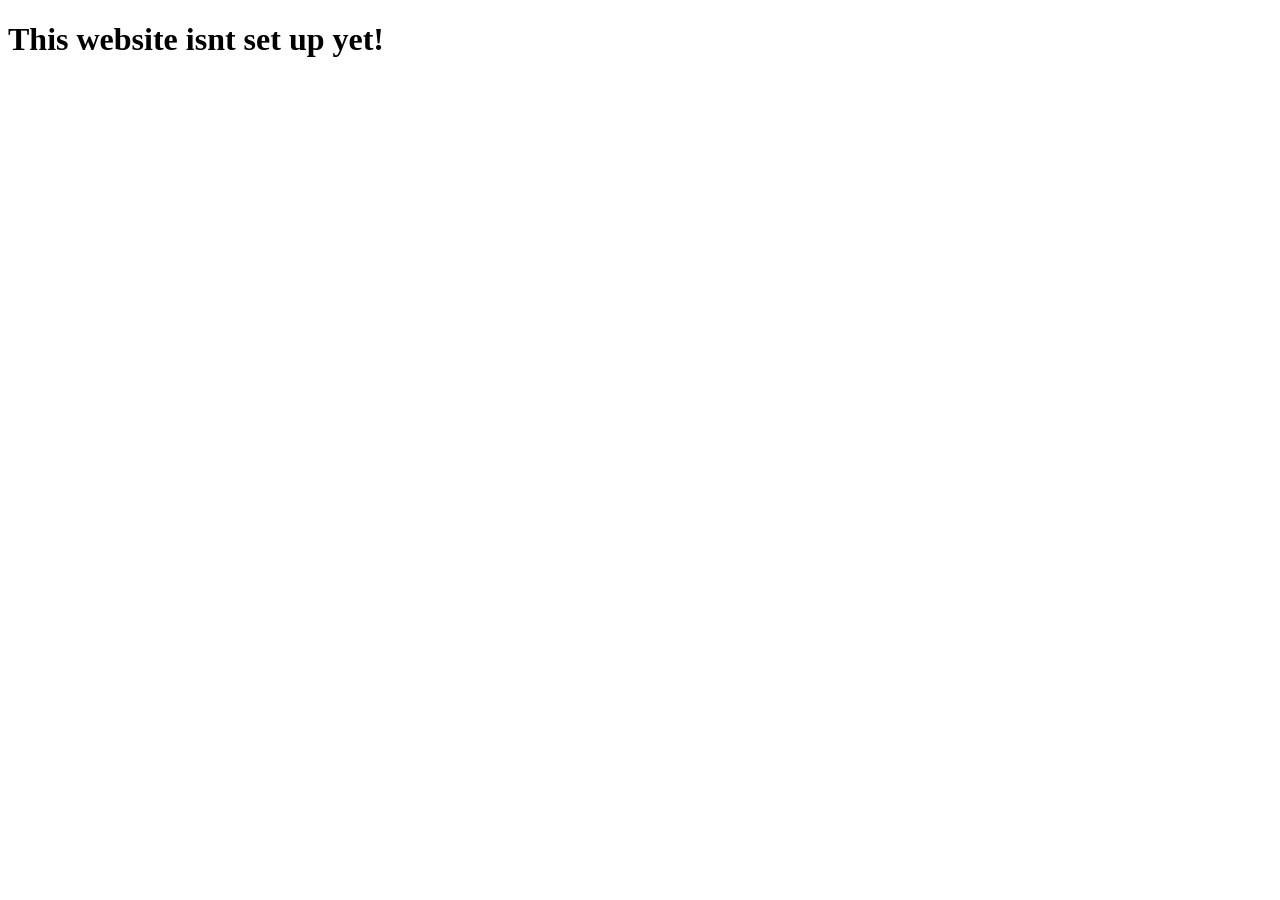
==== index.html @ 8d0373e3 "Add initial HTML structure for the website" ====
<!DOCTYPE html>
<html lang="en">
  <head>
    <meta charset="UTF-8">
    <meta name="viewport" content="width=device-width, initial-scale=1.0">
    <meta http-equiv="X-UA-Compatible" content="ie=edge">
    <title>2Many</title>
  </head>
  <body>
    <main>
        <h1>This website isnt set up yet!</h1>  
    </main>
  </body>
</html>
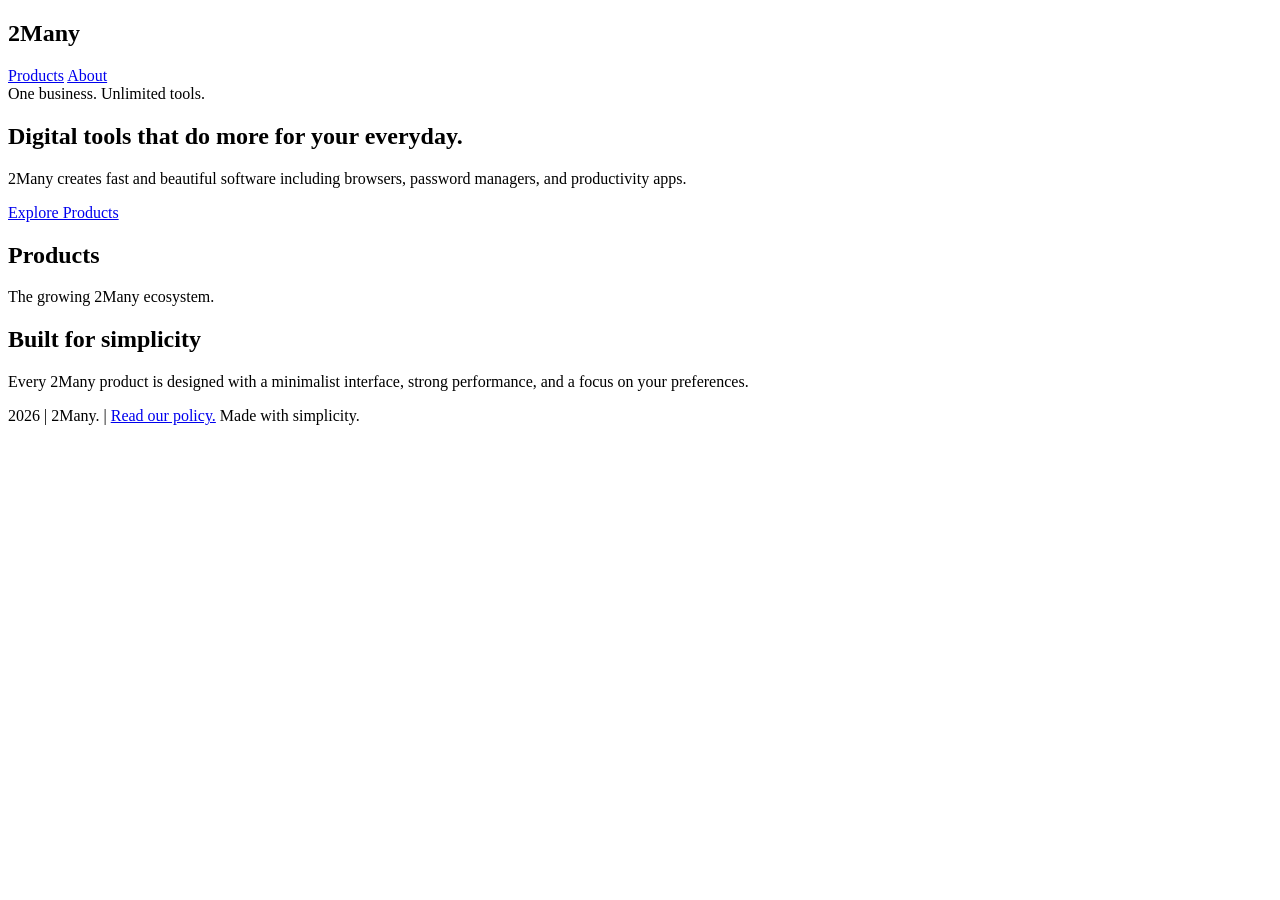
==== commit 9a8a9c2d: "Revamp index.html with new layout and content" ====
--- a/index.html
+++ b/index.html
@@ -1,14 +1,65 @@
 <!DOCTYPE html>
 <html lang="en">
-  <head>
-    <meta charset="UTF-8">
-    <meta name="viewport" content="width=device-width, initial-scale=1.0">
-    <meta http-equiv="X-UA-Compatible" content="ie=edge">
-    <title>2Many</title>
-  </head>
-  <body>
-    <main>
-        <h1>This website isnt set up yet!</h1>  
-    </main>
-  </body>
+<head>
+  <meta charset="UTF-8" />
+  <meta name="viewport" content="width=device-width, initial-scale=1.0" />
+  <title>2Many</title>
+  <link rel="stylesheet" href="style.css" />
+  <link rel="shortcut icon" href="src/Images/Logos/2Many.png" type="image/x-icon">
+</head>
+<body>
+  <header class="navbar">
+    <div class="container nav-content">
+      <div class="logo">
+        <h2>2Many</h2>
+      </div>
+      <nav>
+        <a href="#products">Products</a>
+        <a href="#about">About</a>
+      </nav>
+    </div>
+  </header>
+
+  <section class="hero">
+    <div class="container hero-content">
+      <div class="hero-badge">One business. Unlimited tools.</div>
+      <h1>Digital tools that do more for your everyday.</h1>
+      <p>
+        2Many creates fast and beautiful software including
+        browsers, password managers, and productivity apps.
+      </p>
+      <a href="#products" class="primary-button">Explore Products</a>
+    </div>
+  </section>
+
+  <section id="products" class="products-section">
+    <div class="container">
+      <div class="section-header">
+        <h2>Products</h2>
+        <p>The growing 2Many ecosystem.</p>
+      </div>
+
+      <div id="productGrid" class="product-grid"></div>
+    </div>
+  </section>
+
+  <section id="about" class="about-section">
+    <div class="container about-card">
+      <h2>Built for simplicity</h2>
+      <p>
+        Every 2Many product is designed with a minimalist interface, strong
+        performance, and a focus on your preferences.
+      </p>
+    </div>
+  </section>
+
+  <footer class="footer">
+    <div class="container footer-content">
+      <span>2026 | 2Many. | <a href="/policy/">Read our policy.</a></span>
+      <span>Made with simplicity.</span>
+    </div>
+  </footer>
+
+  <script src="script.js"></script>
+</body>
 </html>
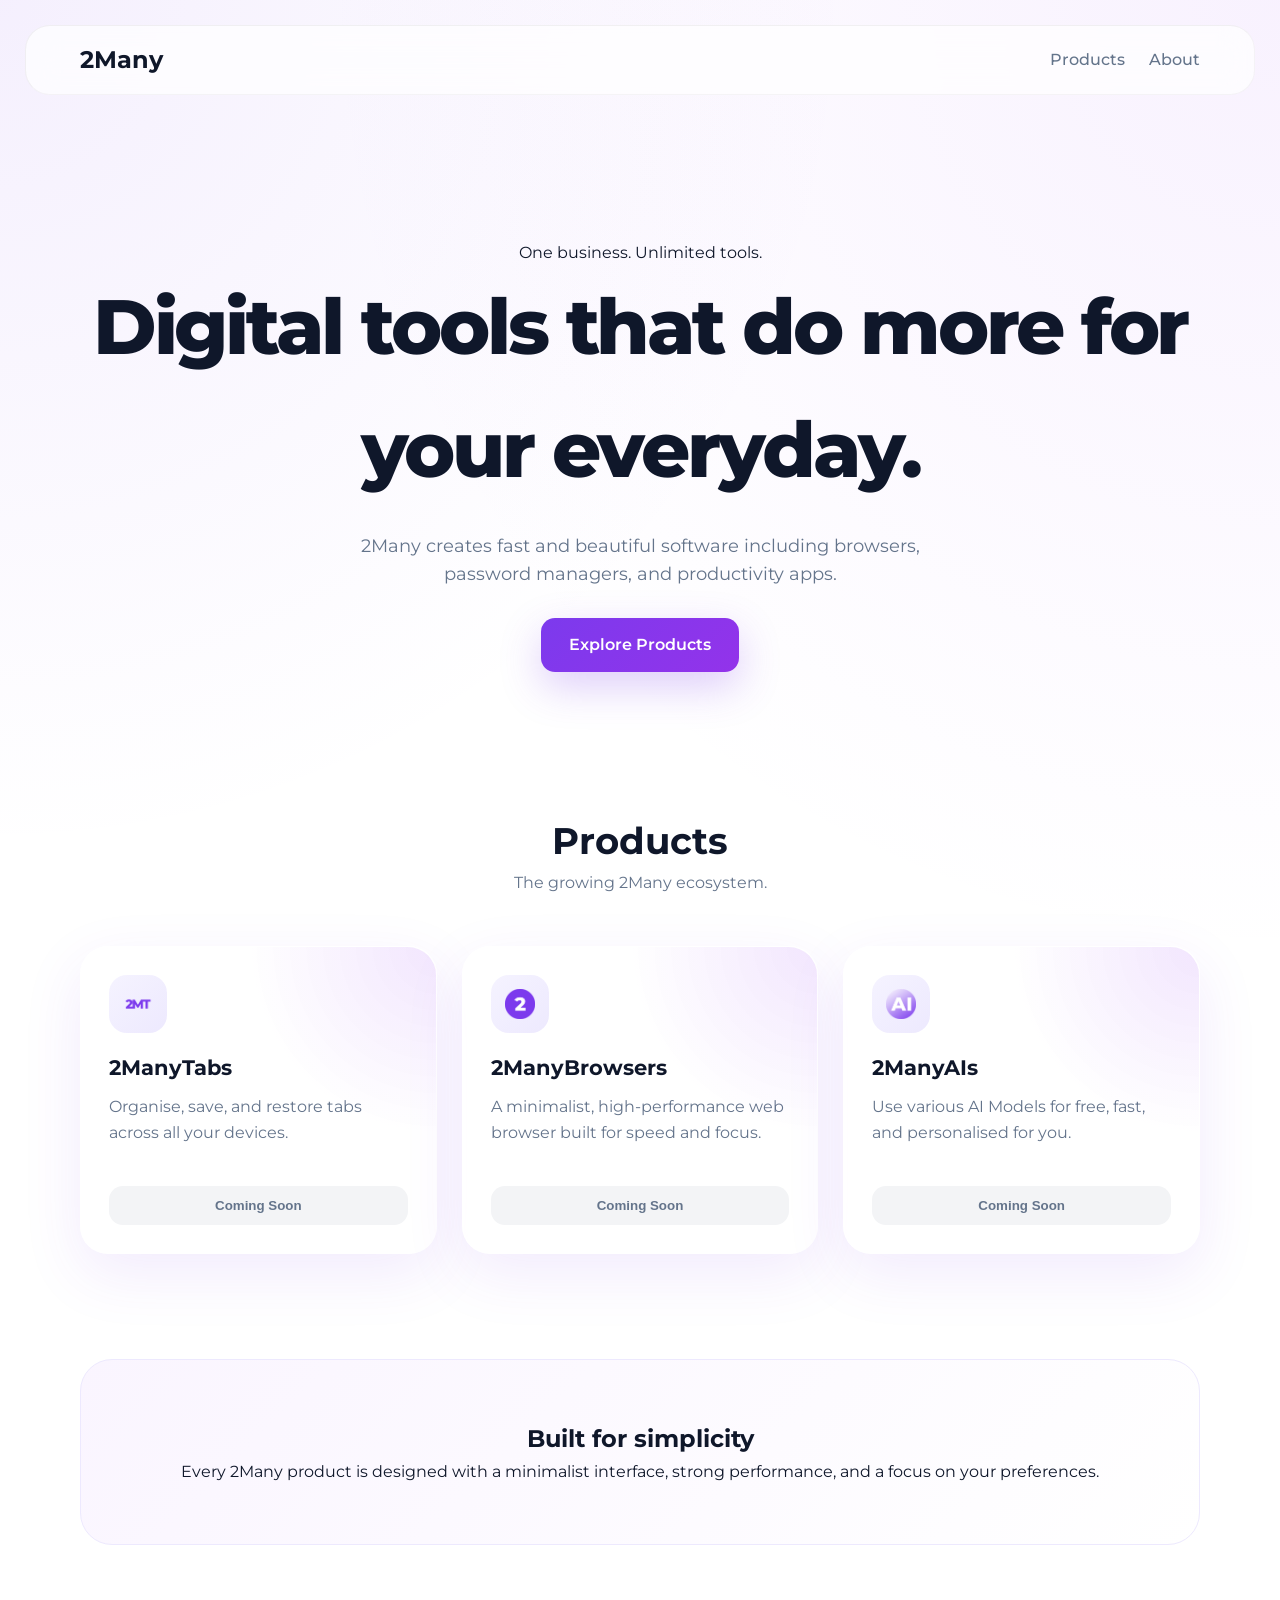
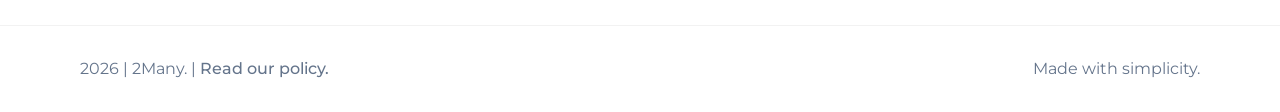
==== commit 8704e2e8: "Update index.html" ====
--- a/index.html
+++ b/index.html
@@ -5,7 +5,7 @@
   <meta name="viewport" content="width=device-width, initial-scale=1.0" />
   <title>2Many</title>
   <link rel="stylesheet" href="style.css" />
-  <link rel="shortcut icon" href="src/Images/Logos/2Many.png" type="image/x-icon">
+  <link rel="shortcut icon" href="/src/Images/Logos/2Many.png" type="image/x-icon">
 </head>
 <body>
   <header class="navbar">
--- a/style.css
+++ b/style.css
@@ -0,0 +1,324 @@
+@import url('https://fonts.googleapis.com/css2?family=Montserrat:ital,wght@0,100..900;1,100..900&display=swap');
+
+:root {
+    --primary: #7c3aed;
+    --primary-dark: #5b21b6;
+    --text: #0f172a;
+    --muted: #64748b;
+    --border: rgba(255,255,255,0.7);
+    --bg: #ffffff;
+    --card: rgba(255,255,255,0.7);
+    --shadow: 0 20px 60px rgba(124, 58, 237, 0.10);
+    --radius: 28px;
+  }
+
+  * {
+    margin: 0;
+    padding: 0;
+    box-sizing: border-box;
+  }
+  
+  html {
+    scroll-behavior: smooth;
+  }
+  
+  body {
+    font-family: "Montserrat", sans-serif;
+    background:
+      radial-gradient(circle at top left, rgba(124,58,237,0.08), transparent 40%),
+      radial-gradient(circle at top right, rgba(168,85,247,0.08), transparent 45%),
+      var(--bg);
+    color: var(--text);
+    line-height: 1.6;
+    overflow-x: hidden;
+  }
+  
+  body {
+    animation: pageLoad 0.8s ease-out;
+  }
+  
+  @keyframes pageLoad {
+    from {
+      opacity: 0;
+      transform: translateY(10px);
+    }
+    to {
+      opacity: 1;
+      transform: translateY(0);
+    }
+  }
+
+  .container {
+    width: min(1120px, 92%);
+    margin: auto;
+  }
+  
+  .navbar {
+    position: sticky;
+    top: 25px;
+    margin: 25px;
+    border-radius: 25px;
+    z-index: 50;
+    background: rgba(255,255,255,0.7);
+    backdrop-filter: blur(15px);
+    border: 1px inset rgba(0,0,0,0.05);
+  }
+  
+  .nav-content {
+    display: flex;
+    justify-content: space-between;
+    align-items: center;
+    padding: 15px 0;
+  }
+  
+  .logo {
+    display: flex;
+    align-items: center;
+    font-weight: 800;
+  }
+
+  nav {
+    display: flex;
+    gap: 24px;
+  }
+  
+  nav a {
+    text-decoration: none;
+    color: var(--muted);
+    font-weight: 500;
+    transition: 0.2s ease;
+  }
+  
+  nav a:hover {
+    color: var(--primary);
+  }
+  
+  .hero {
+    padding: 120px 0 80px;
+    text-align: center;
+  }
+  
+  .hero h1 {
+    font-size: clamp(2.8rem, 6vw, 5rem);
+    font-weight: 800;
+    letter-spacing: -0.04em;
+    animation: floatText 6s ease-in-out infinite;
+  }
+  
+  @keyframes floatText {
+    0%,100% { transform: translateY(0); }
+    50% { transform: translateY(-6px); }
+  }
+  
+  .hero p {
+    max-width: 650px;
+    margin: 20px auto 30px;
+    color: var(--muted);
+    font-size: 1.1rem;
+  }
+  
+  .primary-button {
+    display: inline-block;
+    padding: 14px 28px;
+    border-radius: 14px;
+    background: linear-gradient(135deg, var(--primary), #9333ea);
+    color: white;
+    font-weight: 600;
+    text-decoration: none;
+    box-shadow: 0 15px 40px rgba(124,58,237,0.25);
+    transition: 0.3s ease;
+  }
+  
+  .primary-button:hover {
+    transform: translateY(-3px);
+  }
+
+  .section-header {
+    text-align: center;
+    margin-bottom: 50px;
+    position: relative;
+    z-index: 5;
+  }
+  
+  .section-header h2 {
+    font-size: 2.3rem;
+    font-weight: 700;
+  }
+  
+  .section-header p {
+    color: var(--muted);
+  }
+  
+  .products-section {
+    padding: 60px 0 25px;
+    position: relative;
+    z-index: 1;
+  }
+
+  .product-grid {
+    display: grid;
+    grid-template-columns: repeat(auto-fit, minmax(280px, 1fr));
+    gap: 25px;
+    position: relative;
+    z-index: 1;
+  }
+
+  .product-card {
+    position: relative;
+    z-index: 1;
+  
+    background: var(--card);
+    backdrop-filter: blur(22px);
+  
+    border: 1px solid rgba(255,255,255,0.6);
+    border-radius: var(--radius);
+  
+    padding: 28px;
+    box-shadow: var(--shadow);
+  
+    transition:
+      transform 0.45s cubic-bezier(0.16, 1, 0.3, 1),
+      box-shadow 0.45s ease,
+      opacity 0.6s ease;
+  
+    opacity: 0;
+    transform: translateY(40px);
+  }
+  
+  .product-card.visible {
+    opacity: 1;
+    transform: translateY(0);
+  }
+  
+  .product-card:hover {
+    transform: translateY(-12px) scale(1.02);
+    box-shadow: 0 30px 80px rgba(124,58,237,0.18);
+    z-index: 2;
+  }
+  
+  .product-card::before {
+    content: '';
+    position: absolute;
+    inset: 0;
+    border-radius: inherit;
+    background:
+      radial-gradient(circle at top right, rgba(168,85,247,0.15), transparent 40%);
+    pointer-events: none;
+  }
+  
+  .product-icon {
+    width: 58px;
+    height: 58px;
+    border-radius: 18px;
+    display: flex;
+    align-items: center;
+    justify-content: center;
+    background: linear-gradient(135deg, #f5f3ff, #ede9fe);
+    margin-bottom: 18px;
+  }
+  
+  .product-icon img {
+    width: 30px;
+    height: 30px;
+    object-fit: contain;
+  }
+  
+  .product-card h3 {
+    font-size: 1.3rem;
+    font-weight: 700;
+    margin-bottom: 10px;
+  }
+  
+  .product-card p {
+    color: var(--muted);
+    min-height: 70px;
+    margin-bottom: 22px;
+  }
+  
+  .product-button {
+    width: 100%;
+    border: none;
+    border-radius: 14px;
+    padding: 12px;
+    font-weight: 600;
+    transition: 0.2s ease;
+  }
+  
+  .product-button.coming-soon {
+    background: #f3f4f6;
+    color: var(--muted);
+  }
+  
+  .product-button.available {
+    background: linear-gradient(135deg, var(--primary), #9333ea);
+    color: white;
+  }
+  
+  .about-section {
+    padding: 80px 0;
+  }
+  
+  .about-card {
+    text-align: center;
+    padding: 60px;
+    border-radius: 32px;
+    background: linear-gradient(135deg, #faf5ff, white);
+    border: 1px solid #ede9fe;
+  }
+
+  .footer {
+    padding: 30px 0;
+    border-top: 1px solid rgba(0,0,0,0.05);
+  }
+  
+  .footer-content {
+    display: flex;
+    justify-content: space-between;
+    color: var(--muted);
+  }
+  
+  .reveal {
+    opacity: 0;
+    transform: translateY(40px);
+    transition: all 0.8s ease;
+  }
+  
+  .reveal.visible {
+    opacity: 1;
+    transform: translateY(0);
+  }
+  
+  /* MOBILE */
+
+  @media (max-width: 768px) {
+    nav { display: none; }
+  
+    .hero {
+      padding: 90px 0;
+    }
+  
+    .footer-content {
+      flex-direction: column;
+      text-align: center;
+      gap: 10px;
+    }
+
+    .nav-content {
+        display: flex;
+        justify-content: center;
+        align-items: center;
+        padding: 15px 0;
+      }
+      
+  }
+
+  .footer-content a {
+    text-decoration: none;
+    color: var(--muted);
+    font-weight: 500;
+    transition: 0.2s ease;
+  }
+
+  .footer-content a:hover {
+    color: var(--primary);
+  }
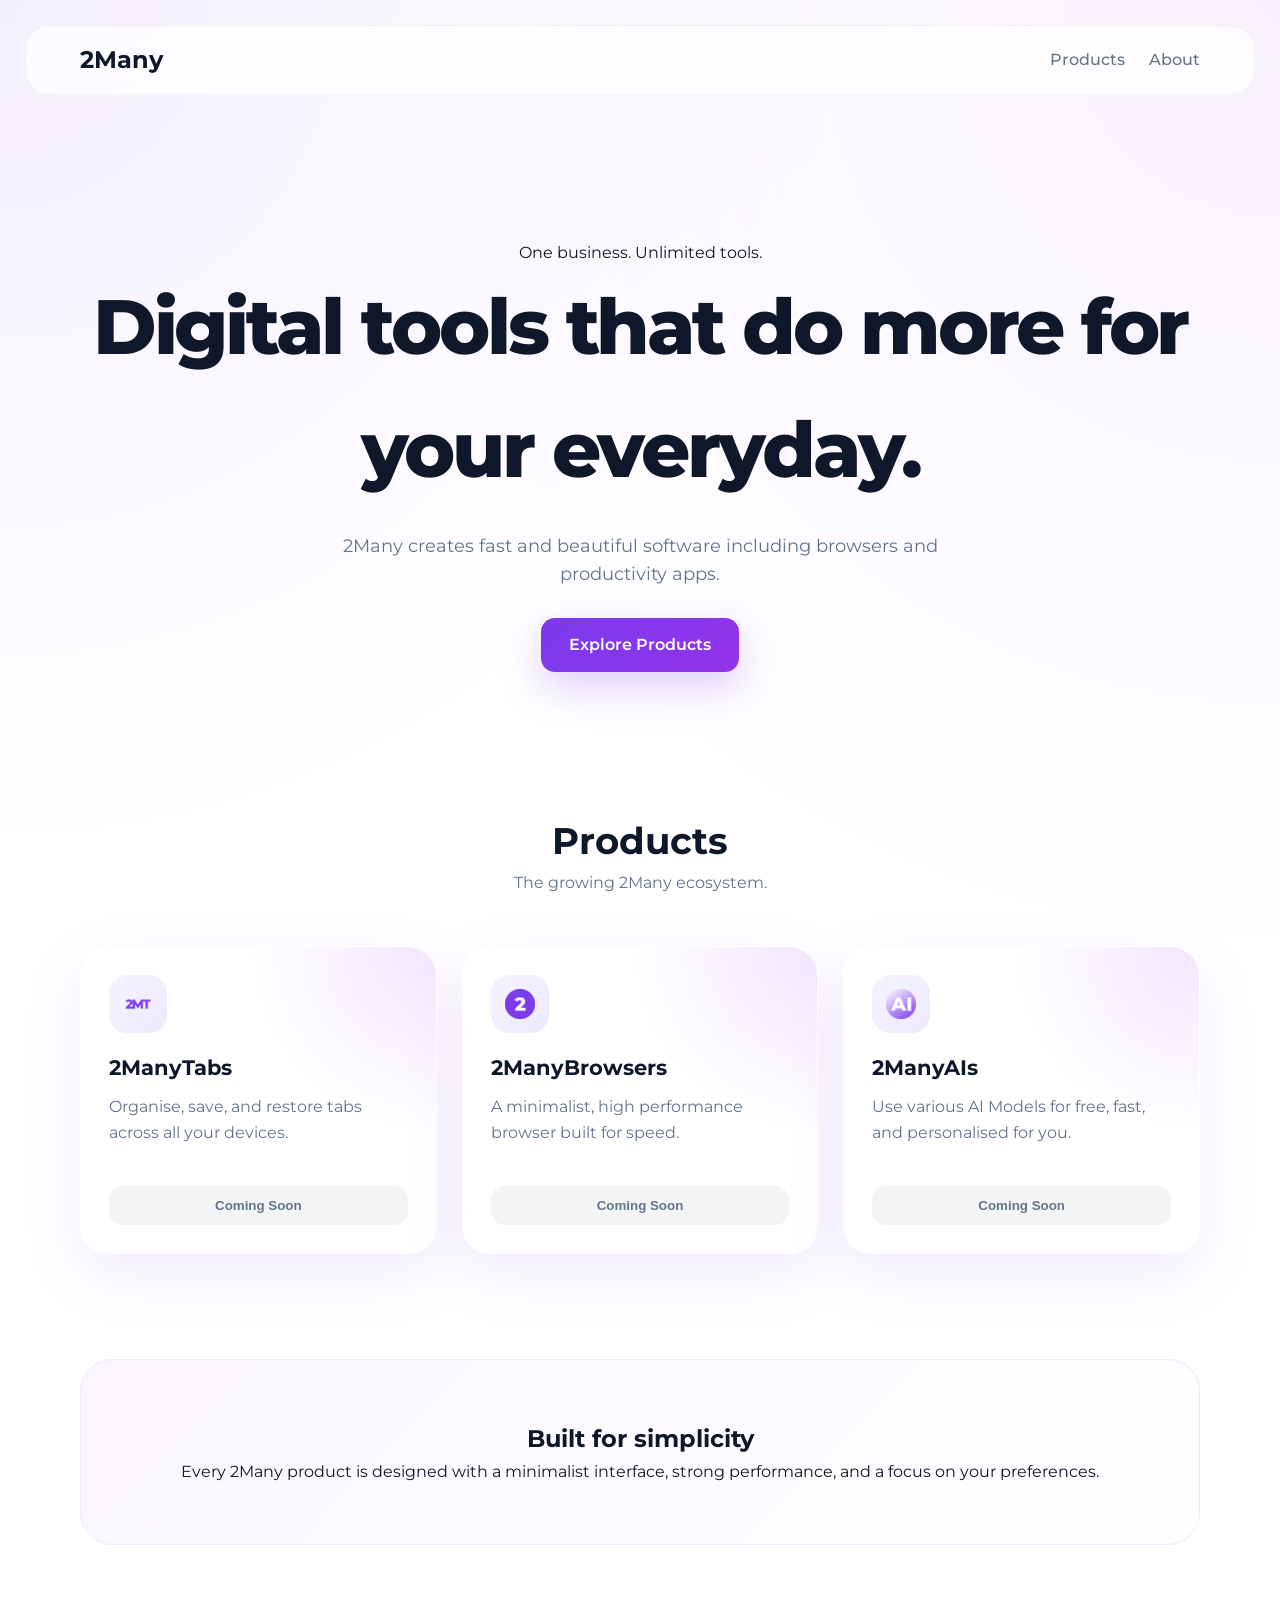
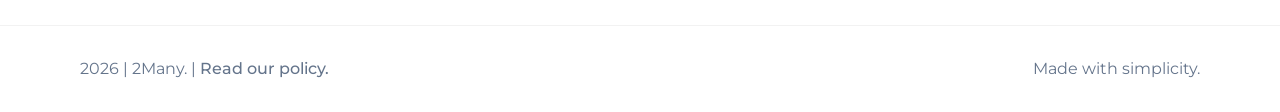
==== commit a5602912: "Remove 'password managers' from description" ====
--- a/index.html
+++ b/index.html
@@ -26,7 +26,7 @@
       <h1>Digital tools that do more for your everyday.</h1>
       <p>
         2Many creates fast and beautiful software including
-        browsers, password managers, and productivity apps.
+        browsers and productivity apps.
       </p>
       <a href="#products" class="primary-button">Explore Products</a>
     </div>
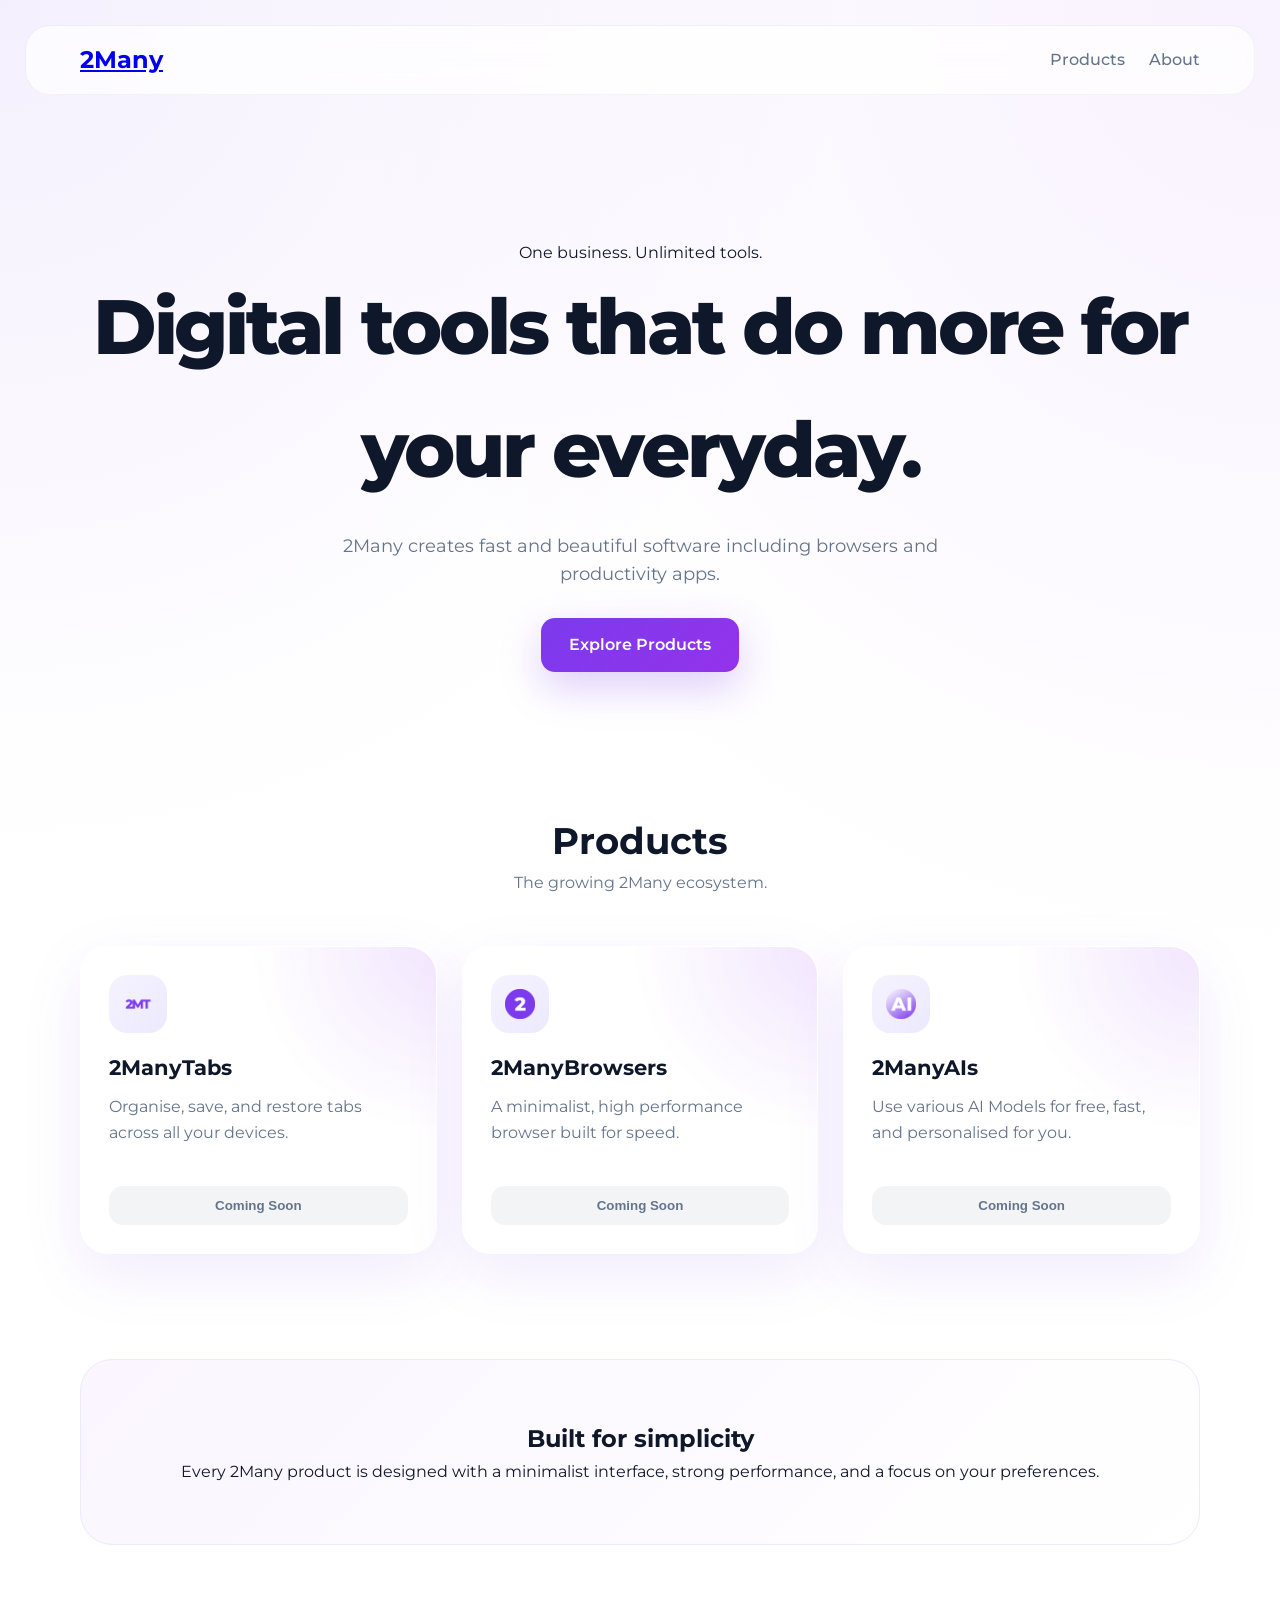
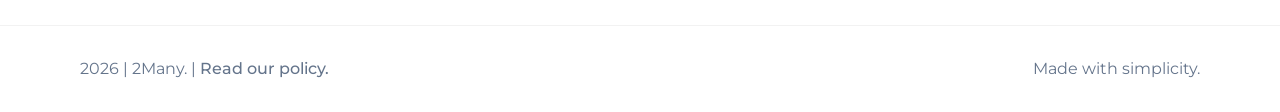
==== commit fe93a5be: "Update index.html" ====
--- a/index.html
+++ b/index.html
@@ -11,7 +11,7 @@
   <header class="navbar">
     <div class="container nav-content">
       <div class="logo">
-        <h2>2Many</h2>
+        <a href="#"><h2>2Many</h2></a>
       </div>
       <nav>
         <a href="#products">Products</a>
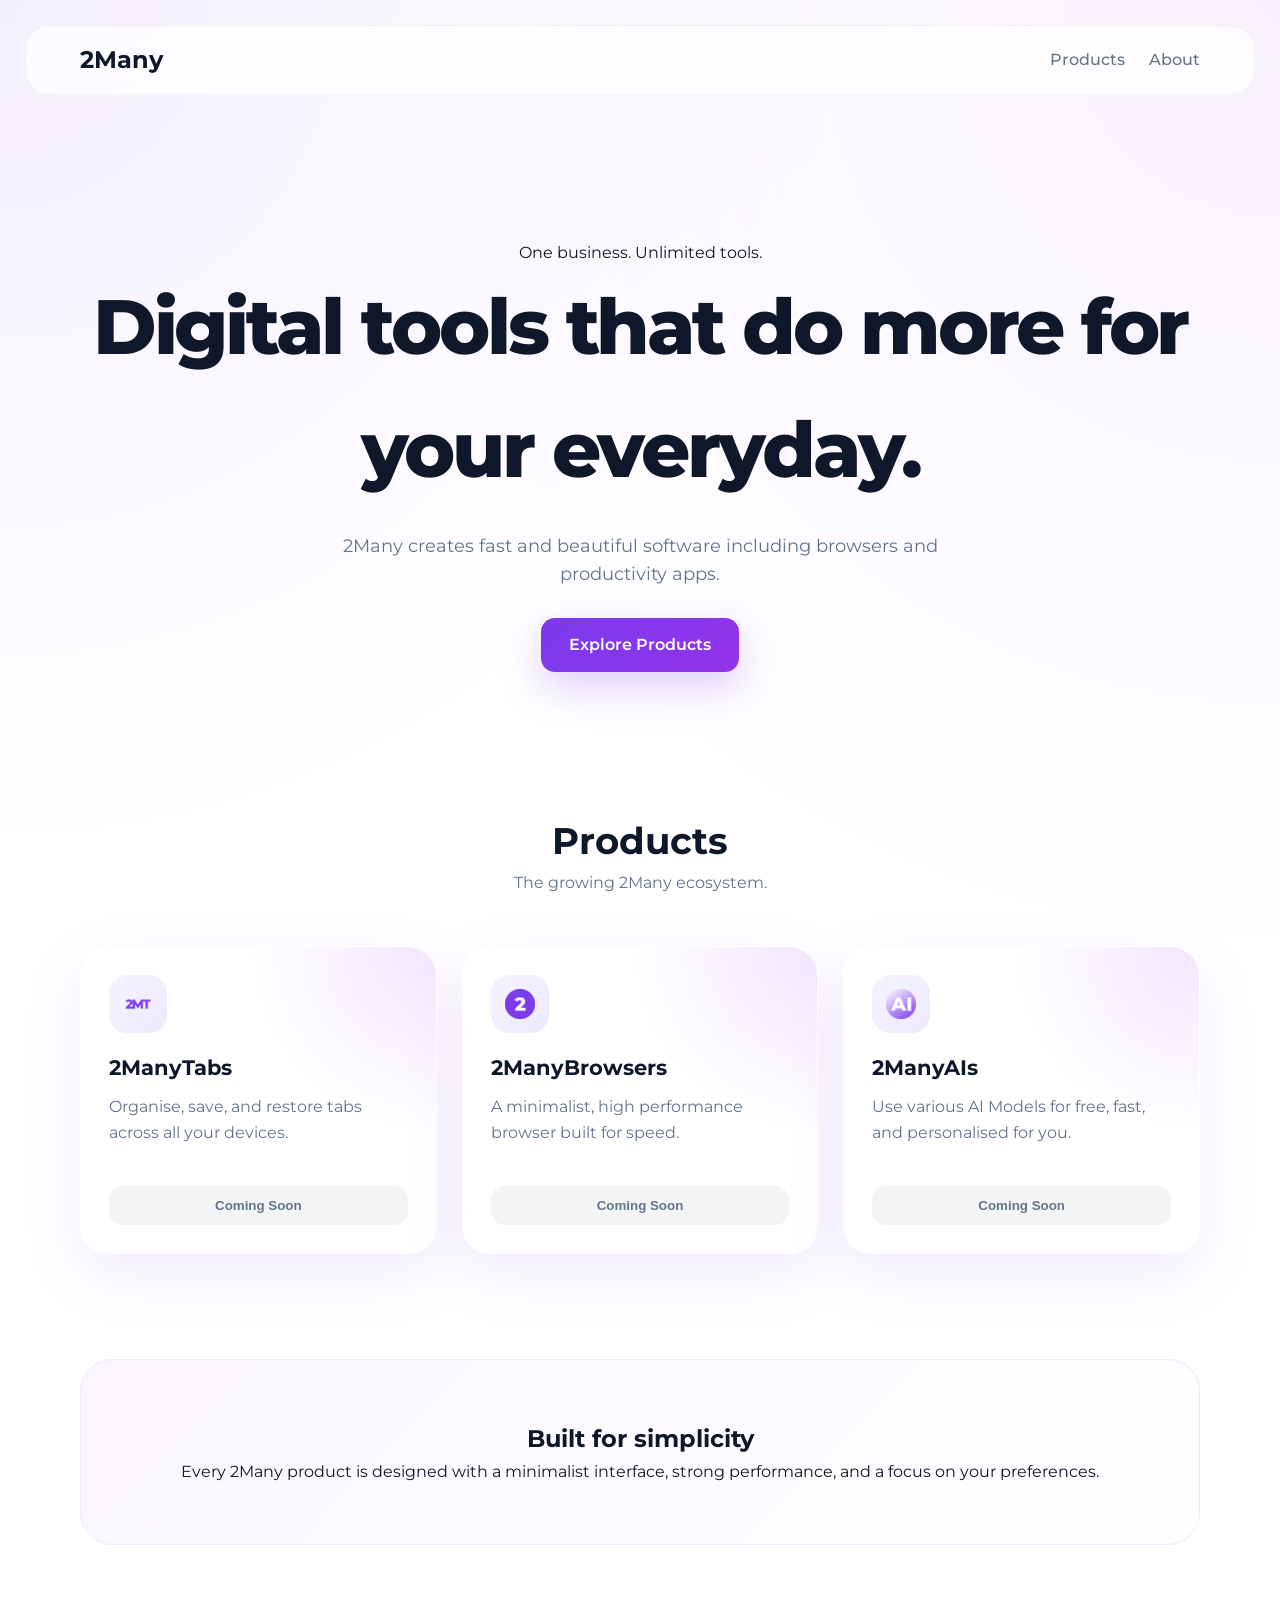
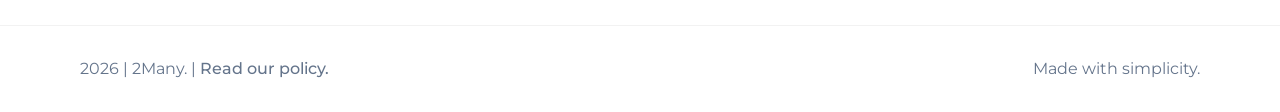
==== commit c10575ca: "Update index.html" ====
--- a/index.html
+++ b/index.html
@@ -11,7 +11,7 @@
   <header class="navbar">
     <div class="container nav-content">
       <div class="logo">
-        <a href="#"><h2>2Many</h2></a>
+        <h2>2Many</h2>
       </div>
       <nav>
         <a href="#products">Products</a>
--- a/style.css
+++ b/style.css
@@ -77,6 +77,14 @@
     font-weight: 800;
   }
 
+  .2manylogo {
+      text-decoration: none;
+      color: var(--primary);
+      display: flex;
+      align-items: center;
+      font-weight: 800;
+  }
+
   nav {
     display: flex;
     gap: 24px;
